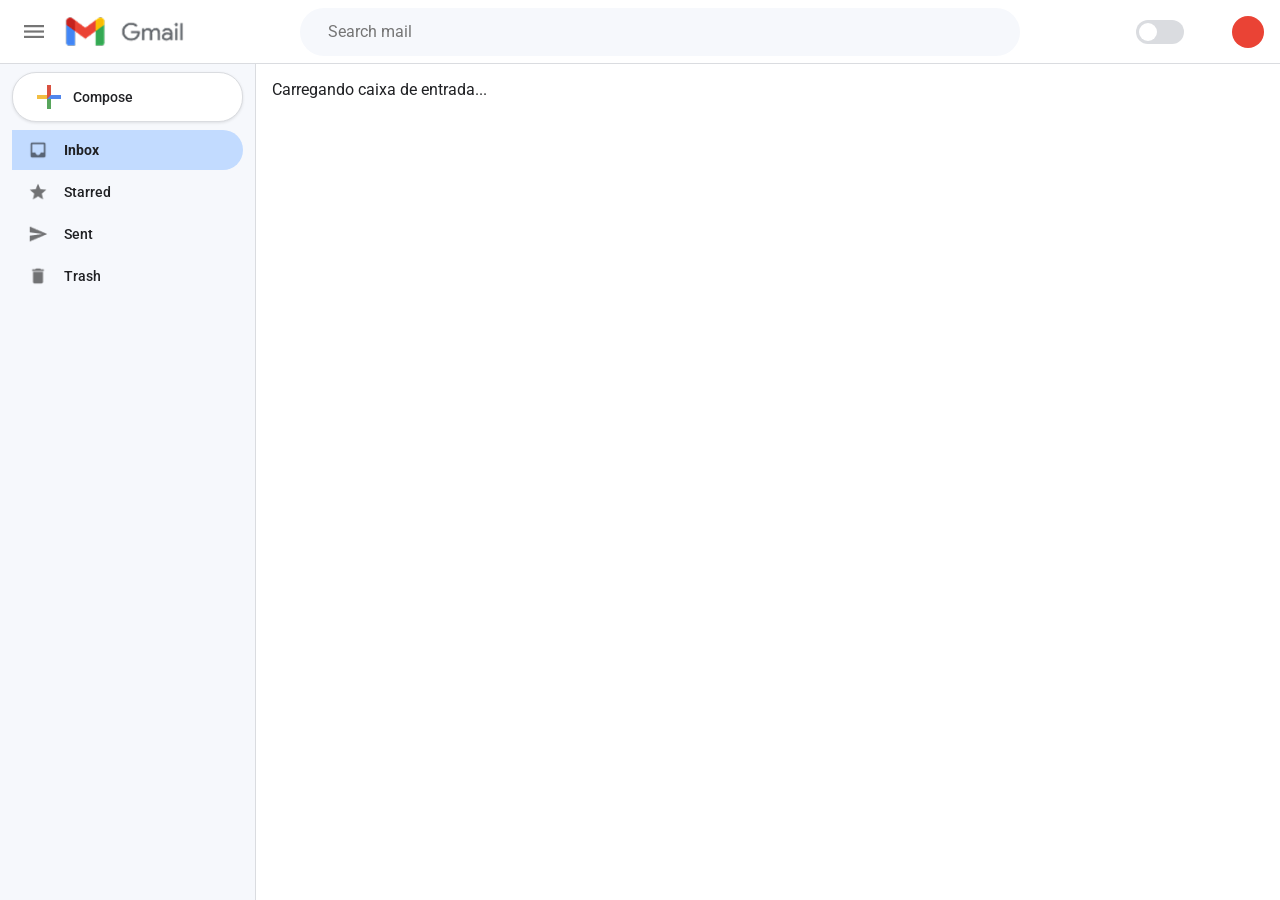
==== index.html @ 1a9da0bb "primary" ====
<!DOCTYPE html>
<html lang="en">
<head>
    <meta charset="UTF-8">
    <meta name="viewport" content="width=device-width, initial-scale=1.0">
    <title>Caixa de Entrada</title>
    <link rel="stylesheet" href="css/style.css">
    <link rel="icon" href="img/mail.png" type="image/png" >
</head>
<body>

    <input type="checkbox" id="theme-switcher" style="display: none;">
    
    <header class="header-container">
        <div class="header-left">
            <button id="menu-toggle" class="icon-btn" aria-label="Menu">
                <img src="img/menu-lateral.png" alt="Menu" class="menu-icon">
            </button>
            <!-- fonte -->
            <link href="https://fonts.googleapis.com/css2?family=Roboto:wght@400;500;700&display=swap" rel="stylesheet">
            <img src="img/logo-gmail.png" alt="Logotipo do Gmail" class="logo">

            
        </div>
        <div class="header-center">
            <div class="search-bar">
                <i class="bi bi-search"></i>
                <input type="text" placeholder="Search mail">
                <i class="bi bi-sliders"></i>
            </div>
        </div>
        <div class="header-right">
            <label class="theme-switch" aria-label="Alternar Tema Escuro">
                <input type="checkbox" id="theme-toggle">
                <span class="slider"></span>
            </label>
            <i class="bi bi-question-circle"></i>
            <i class="bi bi-gear"></i>
            <i class="bi bi-grid-3x3-gap"></i>
            <div class="user-avatar"></div>
        </div>
    </header>

    <div class="main-layout">
        <nav class="sidebar" id="sidebar">
            <button class="compose-btn">
                <img src="img/compose.png" alt="icon compose" class="nav-icon">
                <span>Compose</span>
            </button>
            <ul class="nav-links">
                <li class="active">
                    <a href="index.php">
                        <img src="img/caixa-de-entrada.png" alt="Icon caixa de entarda" class="nav-icon">
                        <span>Inbox</span>
                        <span class="badge"></span>
                    </a>
                </li>    
                              
                <li>
                    <a href="importantes.php">
                    <img src="img/estrela.png" alt="icon estrela" class="nav-icon">
                    <span>Starred</span>
                    </a>
                </li>
                <li>
                    <a href="enviados.php">
                    <img src="img/enviados.png" alt="icon enviados" class="nav-icon">
                    <span>Sent</span>
                    </a>
                </li>
                <li>
                    <a href="lixeira.php">
                    <img src="img/lixo.png" alt="icon lixeira" class="nav-icon">
                    <span>Trash</span>
                    </a>
                </li>
            </ul>
        </nav>

        <main class="content-area">
            <p>Carregando caixa de entrada...</p>
        </main>
    </div>

    <script src="js/main.js"></script>

    
</body>
</html>
---- css/style.css ----
:root {
    --bg-main: #FFFFFF;
    --bg-sidebar: #F6F8FC;
    --primary-red: #EA4335;
    --text-color: #202124;
    --text-secondary: #5F6368;
    --border-color: #DADCE0;
    --hover-bg: #F1F3F4;
    --selected-bg: #C2DBFF;
}

[data-theme="dark"] {
    --bg-main: #131314;
    --bg-sidebar: #1E1F20;
    --text-color: #E3E3E3;
    --text-secondary: #9AA0A6;
    --border-color: #3C4043;
    --hover-bg: #28292A;
    --selected-bg: #004A77;
}

[data-theme="dark"] .icon-btn img.menu-icon {
    filter: invert(1) brightness(0.8);
    }

[data-theme="dark"] .nav-links li a img.nav-icon {
    filter: invert(1) brightness(0.85);
}    

* {
    box-sizing: border-box;
    margin: 0;
    padding: 0;
    font-family: 'Roboto', sans-serif;
}

body {
    background-color: var(--bg-main);
    color: var(--text-color);
    display: flex;
    flex-direction: column;
    height: 100vh;
    overflow: hidden;
}

.header-container {
    display: flex;
    align-items: center;
    justify-content: space-between;
    padding: 8px 16px;
    background-color: var(--bg-main);
    border-bottom: 1px solid var(--border-color);
    height: 64px;
}

.header-left, .header-right {
    display: flex;
    align-items: center;
    gap: 12px;
}

.logo {
    width: 120px;
    height: auto;
}

.logo-text {
    font-size: 22px;
    font-weight: 500;
    color: var(--text-secondary);
}

.header-center {
    flex: 1;
    max-width: 720px;
    margin: 0 20px;
}

.search-bar {
    display: flex;
    align-items: center;
    background-color: var(--bg-sidebar);
    border-radius: 24px;
    padding: 0 16px;
    height: 48px;
    gap: 12px;
    transition: background-color 0.2s, box-shadow 0.2s;
}

.search-bar:focus-within {
    background-color: var(--bg-main);
    box-shadow: 0 1px 3px rgba(0,0,0,0.1);
    border: 1px solid var(--border-color);
}

.search-bar input {
    border: none;
    background: transparent;
    flex: 1;
    font-size: 16px;
    color: var(--text-color);
    outline: none;
}

.main-layout {
    display: flex;
    flex: 1;
    overflow: hidden;
    position: relative;
}

.sidebar {
    width: 256px;
    background-color: var(--bg-sidebar);
    padding: 8px 12px;
    display: flex;
    flex-direction: column;
    gap: 8px;
    transition: width 0.3s ease, transform 0.3s ease;
    border-right: 1px solid var(--border-color);
    overflow: hidden;
    white-space: nowrap;
}

.sidebar.collapsed {
    width: 72px;
}

.sidebar.collapsed .compose-btn span,
.sidebar.collapsed .nav-links span,
.sidebar.collapsed .badge {
    display: none;
}

.sidebar.collapsed .compose-btn {
    width: 48px;
    height: 48px;
    padding: 0;
    justify-content: center;
    border-radius: 50%;
    margin: 0 auto;
}

.sidebar.collapsed .nav-links li a i {
    font-size: 20px;
}

.sidebar.collapsed .nav-links li a {
    justify-content: center;
    padding: 12px;
    border-radius: 50%;
    width: 48px;
    height: 48px;
    margin: 0 auto;
    gap: 0;
}

.sidebar.collapsed .nav-links li a img.nav-icon {
    width: 22px;
    height: 22px;
}



.compose-btn {
    display: flex;
    align-items: center;
    gap: 12px;
    background-color: var(--bg-main);
    color: var(--text-color);
    border: 1px solid var(--border-color);
    border-radius: 24px;
    padding: 12px 24px;
    font-size: 14px;
    font-weight: 500;
    cursor: pointer;
    box-shadow: 0 1px 3px rgba(0,0,0,0.1);
    transition: box-shadow 0.2s, background-color 0.2s;
}

.compose-btn:hover {
    background-color: var(--hover-bg);
    box-shadow: 0 1px 3px rgba(0,0,0,0.2);
}

.nav-links {
    list-style: none;
    display: flex;
    flex-direction: column;
    gap: 2px;
}

.nav-links li a {
    display: flex;
    align-items: center;
    gap: 16px;
    padding: 10px 16px;
    border-radius: 0 20px 20px 0;
    text-decoration: none;
    color: var(--text-color);
    font-size: 14px;
    font-weight: 500;
    position: relative;
    transition: background-color 0.2s;
}

.nav-links li a:hover {
    background-color: var(--hover-bg);
}

.nav-links li.active a {
    background-color: var(--selected-bg);
    font-weight: 700;
    flex-shrink: 0;
    
}

.nav-links li a img.nav-icon {
    width: 20px;
    height: 20px;
    object-fit: contain;
}    

.badge {
    margin-left: auto;
    font-size: 12px;
    font-weight: 700;
    color: var(--text-color);
}

.content-area {
    flex: 1;
    background-color: var(--bg-main);
    padding: 16px;
    overflow-y: auto;
}

.icon-btn {
    background: transparent;
    border: none;
    cursor: pointer;
    font-size: 20px;
    color: var(--text-secondary);
    padding: 8px;
    border-radius: 50%;
    transition: background-color 0.2s;
}

.icon-btn:hover {
    background-color: var(--hover-bg);
}

.user-avatar {
    width: 32px;
    height: 32px;
    border-radius: 50%;
    background-color: var(--primary-red); 
}

.icon-btn img.menu-icon {
    width: 20px;
    height: 20px;
    object-fit: contain;
    display: block;
}

.theme-switch {
    position: relative;
    display: inline-block;
    width: 48px;
    height: 24px;
    cursor: pointer;
}

.theme-switch input {
    opacity: 0;
    width: 0;
    height: 0;
}

.slider {
    position: absolute;
    inset: 0;
    background-color: var(--border-color);
    border-radius: 24px;
    transition: background-color 0.3s ease;
}

.slider::before {
    content: "";
    position: absolute;
    height: 18px;
    width: 18px;
    left: 3px;
    bottom: 3px;
    background-color: #FFFFFF;
    border-radius: 50%;
    transition: transform 0.3s ease;
}

.theme-switch input:checked + .slider {
    background-color: var(--selected-bg);
}

.theme-switch input:checked + .slider::before {
    transform: translateX(24px);
}



@media (max-width: 768px) {
    .sidebar {
        position: absolute;
        left: -256px;
        height: 100%;
        z-index: 100;
        width: 256px;
    }

    .sidebar.open {
        left: 0;
    }

    .sidebar.collapsed {
        width: 256px;
        }

    .header-center {
        max-width: none;
        margin: 0 8px;
    }
}
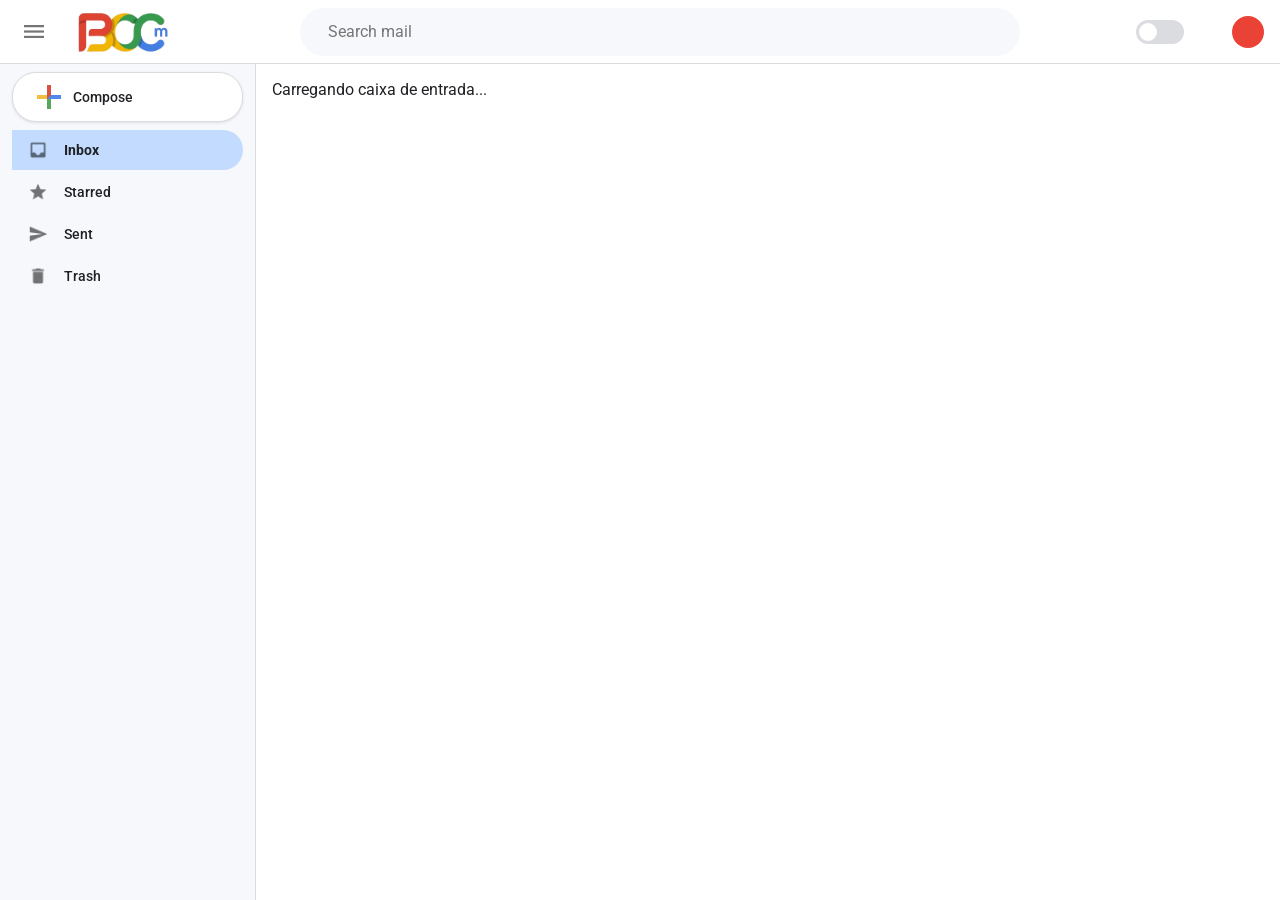
==== commit 0fd8051a: "ajuste tela de login + logo" ====
--- a/index.html
+++ b/index.html
@@ -5,7 +5,7 @@
     <meta name="viewport" content="width=device-width, initial-scale=1.0">
     <title>Caixa de Entrada</title>
     <link rel="stylesheet" href="css/style.css">
-    <link rel="icon" href="img/mail.png" type="image/png" >
+    <link rel="icon" href="img/bccmail_minimal.png" type="image/png" >
 </head>
 <body>
 
@@ -18,7 +18,7 @@
             </button>
             <!-- fonte -->
             <link href="https://fonts.googleapis.com/css2?family=Roboto:wght@400;500;700&display=swap" rel="stylesheet">
-            <img src="img/logo-gmail.png" alt="Logotipo do Gmail" class="logo">
+            <img src="img/bccmail.png" alt="Logotipo do BCCMail" class="logo">
 
             
         </div>
--- a/css/style.css
+++ b/css/style.css
@@ -329,4 +329,285 @@
         max-width: none;
         margin: 0 8px;
     }
+}
+body.login-page {
+    min-height: 100vh;
+    height: auto;
+    overflow-y: auto;
+    background-color: #0f0f0f;
+    color: #e8eaed;
+    justify-content: center;
+    align-items: center;
+    position: relative;
+    padding: 48px 24px;
+}
+
+.login-theme-wrapper {
+    position: absolute;
+    top: 20px;
+    right: 24px;
+}
+
+.login-container {
+    width: 100%;
+    max-width: 1100px;
+    padding: 48px;
+    background-color: #1e1f20;
+    border: 1px solid #3c4043;
+    border-radius: 28px;
+}
+
+.login-card {
+    display: grid;
+    grid-template-columns: 1fr 1fr;
+    gap: 48px;
+    align-items: start;
+    width: 100%;
+    padding: 0;
+    background: transparent;
+    border: none;
+    box-shadow: none;
+}
+
+.login-intro {
+    transform: translateY(-12px);
+}
+
+.login-logo {
+    display: block;
+    width: 56px;
+    height: 56px;
+    object-fit: contain;
+    margin-bottom: 36px;
+}
+
+.login-header h1,
+.login-intro h1 {
+    color: #e8eaed;
+    font-size: 44px;
+    line-height: 1.2;
+    font-weight: 400;
+    letter-spacing: -1.5px;
+    margin-bottom: 18px;
+}
+
+.login-intro p {
+    color: #e8eaed;
+    font-size: 20px;
+    line-height: 1.5;
+}
+
+.login-content {
+    width: 100%;
+    padding: 0;
+    background: transparent;
+    border: none;
+    border-radius: 0;
+}
+
+.login-form {
+    display: flex;
+    flex-direction: column;
+    gap: 20px;
+}
+
+.input-group {
+    display: flex;
+    flex-direction: column;
+    gap: 7px;
+}
+
+.input-group label {
+    color: #c4c7c5;
+    font-size: 14px;
+    font-weight: 400;
+}
+
+.input-group input {
+    width: 100%;
+    height: 54px;
+    padding: 0 18px;
+    border: 1px solid #8e918f;
+    border-radius: 4px;
+    background: transparent;
+    color: #e8eaed;
+    font-size: 16px;
+    outline: none;
+    transition: border-color 0.2s, box-shadow 0.2s;
+}
+
+.input-group input::placeholder {
+    color: #9aa0a6;
+}
+
+.input-group input:focus {
+    border: 2px solid #a8c7fa;
+    padding: 0 17px;
+    box-shadow: none;
+}
+
+.forgot-link,
+.create-account-link {
+    width: fit-content;
+    color: #a8c7fa;
+    margin-top: -8px;
+    font-size: 14px;
+    font-weight: 500;
+    text-decoration: none;
+}
+
+.forgot-link:hover,
+.create-account-link:hover {
+    text-decoration: underline;
+}
+
+.login-info {
+    margin-top: 16px;
+    color: #c4c7c5;
+    font-size: 14px;
+    line-height: 1.6;
+}
+
+.login-actions {
+    display: flex;
+    align-items: center;
+    justify-content: space-between;
+    gap: 16px;
+}
+
+.btn-primary {
+    min-width: 96px;
+    min-height: 40px;
+    padding: 0 24px;
+    border: none;
+    border-radius: 24px;
+    background-color: #a8c7fa;
+    color: #062e6f;
+    font-size: 14px;
+    font-weight: 500;
+    cursor: pointer;
+    transition: background-color 0.2s, box-shadow 0.2s;
+}
+
+.btn-primary:hover {
+    background-color: #c2d7ff;
+    box-shadow: 0 1px 3px rgba(0, 0, 0, 0.25);
+}
+
+body.login-page[data-theme="light"] {
+    background-color: #f8fafd;
+    color: #202124;
+}
+
+[data-theme="light"] .login-container {
+    background-color: #ffffff;
+    border-color: #dadce0;
+}
+
+[data-theme="light"] .login-content {
+    background: transparent;
+    border: none;
+}
+
+[data-theme="light"] .login-intro h1,
+[data-theme="light"] .login-intro p {
+    color: #202124;
+}
+
+[data-theme="light"] .input-group label,
+[data-theme="light"] .login-info {
+    color: #5f6368;
+}
+
+[data-theme="light"] .input-group input {
+    color: #202124;
+    border-color: #747775;
+}
+
+[data-theme="light"] .input-group input::placeholder {
+    color: #70757a;
+}
+
+[data-theme="light"] .forgot-link,
+[data-theme="light"] .create-account-link {
+    color: #0b57d0;
+}
+
+[data-theme="light"] .btn-primary {
+    background-color: #0b57d0;
+    color: #ffffff;
+}
+
+[data-theme="light"] .btn-primary:hover {
+    background-color: #0842a0;
+}
+
+@media (max-width: 700px) {
+    body.login-page {
+        padding: 72px 16px 32px;
+        align-items: flex-start;
+    }
+
+    .login-container {
+        padding: 24px;
+    }
+
+    .login-card {
+        grid-template-columns: 1fr;
+        gap: 32px;
+    }
+
+    .login-logo {
+        width: 48px;
+        height: 48px;
+        margin-bottom: 24px;
+    }
+
+    .login-intro h1 {
+        font-size: 36px;
+    }
+
+    .login-intro p {
+        font-size: 17px;
+    }
+
+    .login-content {
+        padding: 20px;
+    }
+
+    .login-info {
+        margin-top: 16px;
+    }
+}
+
+.show-password {
+    display: flex;
+    align-items: center;
+    gap: 6px;
+    margin: 12px 0;
+    margin-bottom: -1px;
+    padding: 0;
+    height: 20px;
+    line-height: 20px;
+}
+
+.show-password input {
+    width: 4%;
+    cursor: pointer;
+}
+
+.show-password label {
+    cursor: pointer;
+}
+
+.login-actions {
+    display: flex;
+    justify-content: flex-end;
+    align-items: center;
+    gap: 38px;
+    width: 100%;
+}
+
+.login-actions .create-account-link {
+    margin: 0;
 }
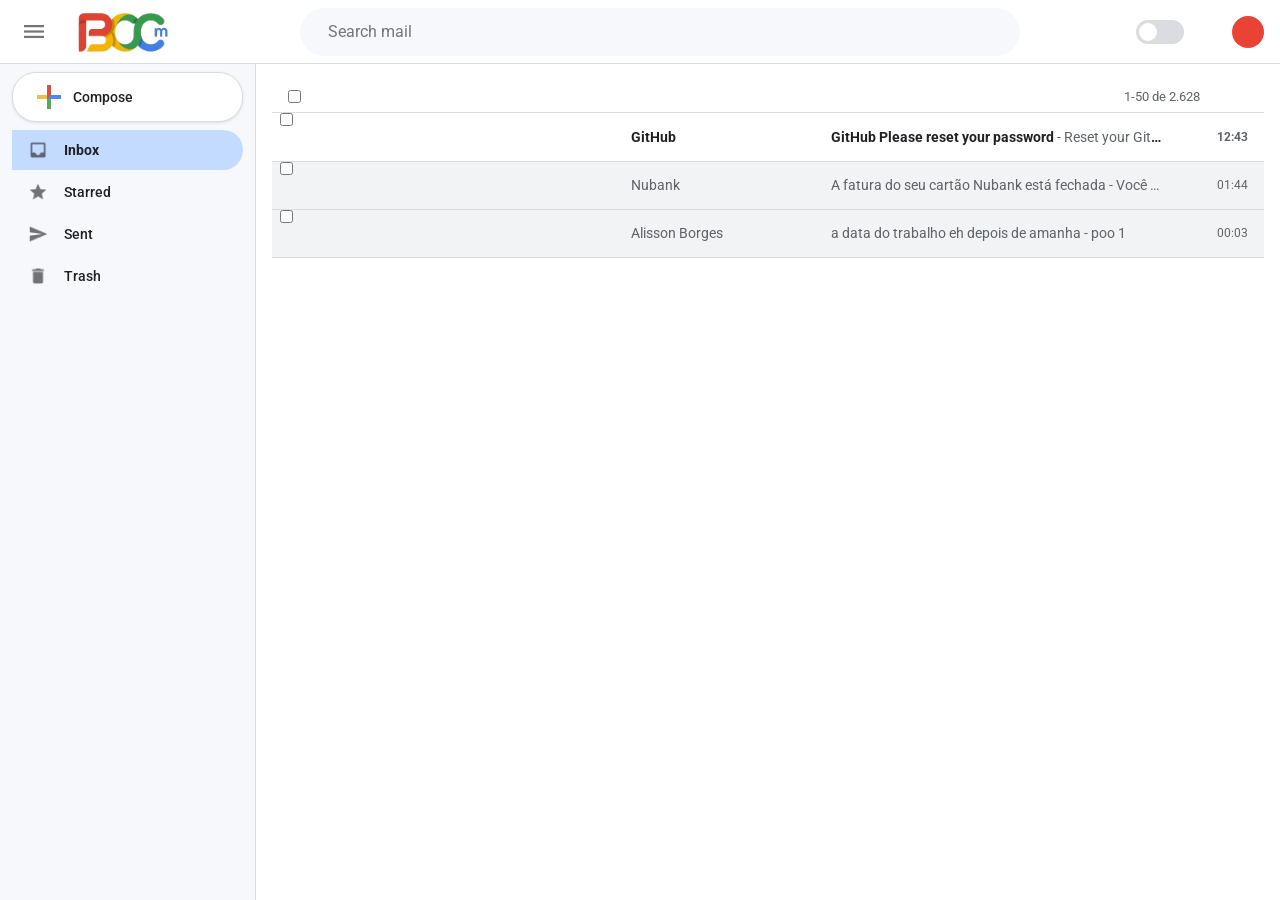
==== commit 6f9f2268: "A A" ====
--- a/index.html
+++ b/index.html
@@ -6,6 +6,8 @@
     <title>Caixa de Entrada</title>
     <link rel="stylesheet" href="css/style.css">
     <link rel="icon" href="img/bccmail_minimal.png" type="image/png" >
+    <!-- fonte -->
+    <link href="https://fonts.googleapis.com/css2?family=Roboto:wght@400;500;700&display=swap" rel="stylesheet">
 </head>
 <body>
 
@@ -16,8 +18,7 @@
             <button id="menu-toggle" class="icon-btn" aria-label="Menu">
                 <img src="img/menu-lateral.png" alt="Menu" class="menu-icon">
             </button>
-            <!-- fonte -->
-            <link href="https://fonts.googleapis.com/css2?family=Roboto:wght@400;500;700&display=swap" rel="stylesheet">
+            
             <img src="img/bccmail.png" alt="Logotipo do BCCMail" class="logo">
 
             
@@ -78,8 +79,150 @@
         </nav>
 
         <main class="content-area">
-            <p>Carregando caixa de entrada...</p>
+            <div id="email-list-view" class="view-section">
+                <div class="email-toolbar">
+                    <div class="toolbar-left">
+                        <input type="checkbox" aria-label="Selecionar todos">
+                        <i class="bi bi-chevron-down"></i>
+                        <button class="icon-btn" title="Atualizar"><i class="bi bi-arrow-clockwise"></i></button>
+                        <button class="icon-btn" title="Mais opções"><i class="bi bi-three-dots-vertical"></i></button>
+                    </div>
+                    <div class="toolbar-right">
+                        <span>1-50 de 2.628</span>
+                        <button class="icon-btn" disabled><i class="bi bi-chevron-left"></i></button>
+                        <button class="icon-btn"><i class="bi bi-chevron-right"></i></button>
+                    </div>
+                </div>
+
+                <div class="email-list-container">
+                    <table class="email-table">
+                        <tbody>
+                            <tr class="email-item unread" onclick="openEmail('GitHub', 'GitHub Please reset your password', 'Reset your GitHub password GitHub password configuration', '12:43')">
+                                <td class="email-actions" onclick="event.stopPropagation()">
+                                    <input type="checkbox" aria-label="Selecionar e-mail">
+                                    <i class="bi bi-star"></i>
+                                </td>
+                                <td class="email-sender">GitHub</td>
+                                <td class="email-subject-snippet">
+                                    <span class="subject">GitHub Please reset your password</span>
+                                    <span class="snippet"> - Reset your GitHub password GitHub password configuration</span>
+                                </td>
+                                <td class="email-date">12:43</td>
+                            </tr>
+
+                            <tr class="email-item read" onclick="openEmail('Nubank', 'A fatura do seu cartão Nubank está fechada', 'Você pode pagar usando a sua conta.', '01:44')">
+                                <td class="email-actions" onclick="event.stopPropagation()">
+                                    <input type="checkbox" aria-label="Selecionar e-mail">
+                                    <i class="bi bi-star"></i>
+                                </td>
+                                <td class="email-sender">Nubank</td>
+                                <td class="email-subject-snippet">
+                                    <span class="subject">A fatura do seu cartão Nubank está fechada</span>
+                                    <span class="snippet">- Você pode pagar usando a sua conta.</span>
+                                </td>
+                                <td class="email-date">01:44</td>
+                            </tr>
+
+                            <tr class="email-item read" onclick="openEmail('Alisson Borges', 'a data do trabalho eh depois de amanha', 'poo 1', '00:03')">
+                                <td class="email-actions" onclick="event.stopPropagation()">
+                                    <input type="checkbox" aria-label="Selecionar e-mail">
+                                    <i class="bi bi-star"></i>
+                                </td>
+                                <td class="email-sender">Alisson Borges</td>
+                                <td class="email-subject-snippet">
+                                    <span class="subject">a data do trabalho eh depois de amanha</span>
+                                    <span class="snippet">- poo 1</span>
+                                </td>
+                                <td class="email-date">00:03</td>
+                            </tr>
+                        </tbody>
+                    </table>
+                </div>
+            </div>
+
+            <!-- leitura detalhada -->
+            <div id="email-detail-view" class="view-section" style="display: none;">
+                <div class="email-toolbar">
+                    <div class="toolbar-left">
+                        <button class="icon-btn" id="back-to-list" title="Voltar"><i class="bi bi-arrow-left">←</i></button>
+                        <button class="icon-btn" title="Excluir"><i class="bi bi-trash"></i></button>
+                        <button class="icon-btn" title="Marcar como não lida"><i class="bi bi-envelope"></i></button>
+                    </div>
+                    <div class="toolbar-right">
+                        <span>1-50 de 2.619</span>
+                        <button class="icon-btn"><i class="bi bi-chevron-left"></i></button>
+                        <button class="icon-btn"><i class="bi bi-chevron-right"></i></button>
+                    </div>
+                </div>
+
+                <div class="email-detail-container">
+                    <h2 id="detail-subject" class="detail-subject">assunto email</h2>
+                    
+                    <div class="detail-header">
+                        <div class="sender-info">
+                            <div class="user-avatar-small"></div>
+                            <div>
+                                <strong id="detail-sender">remetente</strong> 
+                                <span class="sender-email"><contato@exemopl.com></span>
+                            </div>
+                        </div>
+                        <div class="detail-time">
+                            <span id="detail-date">12:43</span>
+                            <i class="bi bi-star"></i>
+                            <i class="bi bi-reply"></i>
+                            <i class="bi bi-three-dots-vertical"></i>
+                        </div>
+                    </div>
+
+                    <div class="detail-body">
+                        <p id="detail-text">mensagem...</p>
+                    </div>
+
+
+                    <div class="reply-box-actions">
+                        <button class="reply-btn"><i class="bi bi-reply"></i> Reply</button>
+                        <button class="reply-btn"><i class="bi bi-arrow-right"></i> Forward</button>
+                    </div>
+                </div>
+            </div>
+
         </main>
+    </div>
+    <div id="compose-modal" class="compose-modal" style="display: none;">
+        <div class="compose-header">
+            <span>New Message</span>
+            <div class="compose-actions-top">
+                <button class="compose-minimize" aria-label="Minimizar">–</button>
+                <button class="compose-maximize" aria-label="Maximizar">□</button>
+                <button id="compose-close" class="compose-close" aria-label="Fechar">✕</button>
+            </div>
+        </div>
+        <div class="compose-body">
+            <div class="compose-field">
+                <input type="text" placeholder="Recipients">
+                <span class="compose-cc-bcc">Cc Bcc</span>
+            </div>
+            <div class="compose-field">
+                <input type="text" placeholder="Subject">
+            </div>
+            <div class="compose-textarea-container">
+                <textarea placeholder="Body Text"></textarea>
+            </div>
+        </div>
+        <div class="compose-footer">
+            <div class="compose-footer-left">
+                <button class="compose-send-btn">Send</button>
+                <i class="bi bi-type"></i>
+                <i class="bi bi-paperclip"></i>
+                <i class="bi bi-link-45deg"></i>
+                <i class="bi bi-emoji-smile"></i>
+                <i class="bi bi-trash"></i>
+            </div>
+            <div class="compose-footer-right">
+                <i class="bi bi-three-dots-vertical"></i>
+                <i class="bi bi-trash"></i>
+            </div>
+        </div>
     </div>
 
     <script src="js/main.js"></script>
--- a/css/style.css
+++ b/css/style.css
@@ -234,6 +234,236 @@
     padding: 16px;
     overflow-y: auto;
 }
+/*acoes do email */
+.email-toolbar {
+    display: flex;
+    align-items: center;
+    justify-content: space-between;
+    padding: 8px 16px;
+    border-bottom: 1px solid var(--border-color);
+    font-size: 13px;
+    color: var(--text-secondary);
+}
+
+.toolbar-left, .toolbar-right {
+    display: flex;
+    align-items: center;
+    gap: 8px;
+}
+
+/*table dos emails*/
+.email-list-container {
+    width: 100%;
+    overflow-x: auto;
+}
+
+.email-table {
+    width: 100%;
+    border-collapse: collapse;
+    table-layout: fixed;
+}
+
+.email-item {
+    height: 48px;
+    border-bottom: 1px solid var(--border-color);
+    font-size: 14px;
+    cursor: pointer;
+    background-color: var(--bg-main);
+    color: var(--text-color);
+    transition: box-shadow 0.15s, background-color 0.15s;
+}
+
+.email-item:hover {
+    box-shadow: inset 1px 0 0 var(--border-color), inset -1px 0 0 var(--border-color), 0 1px 2px 0 rgba(0,0,0,.15), 0 1px 3px 1px rgba(0,0,0,.1);
+    z-index: 2;
+}
+
+.email-item.unread { font-weight: 700; }
+
+.email-item.read {
+    font-weight: 400;
+    color: var(--text-secondary);
+    background-color: var(--hover-bg);
+}
+
+.email-item td {
+    padding: 0 8px;
+    white-space: nowrap;
+    overflow: hidden;
+    text-overflow: ellipsis;
+}
+
+.email-actions { 
+    width: 70px; 
+    text-align: 
+    center; 
+    color: var(--text-secondary); 
+}
+.email-sender { 
+    width: 200px; 
+}
+.email-subject-snippet { 
+    width: auto; 
+}
+.email-subject-snippet .subject { 
+    color: var(--text-color); 
+}
+.email-item.read .email-subject-snippet .subject { 
+    color: var(--text-secondary); 
+}
+.email-subject-snippet .snippet {
+     color: var(--text-secondary); 
+     font-weight: 400; 
+    }
+.email-date { 
+    width: 90px; 
+    text-align: right; 
+    font-size: 12px; 
+    color: var(--text-secondary); 
+    padding-right: 16px !important;
+ }
+
+/*diff entre emails lidos e nao lidos */
+.email-item.unread {
+    font-weight: 700;
+}
+
+.email-item.read {
+    font-weight: 400;
+    color: var(--text-secondary);
+    background-color: var(--hover-bg);
+}
+
+.email-actions {
+    display: flex;
+    align-items: center;
+    gap: 12px;
+    margin-right: 16px;
+    color: var(--text-secondary);
+}
+
+.email-sender {
+    width: 200px;
+    white-space: nowrap;
+    overflow: hidden;
+    text-overflow: ellipsis;
+    margin-right: 16px;
+}
+
+.email-subject-snippet {
+    flex: 1;
+    white-space: nowrap;
+    overflow: hidden;
+    text-overflow: ellipsis;
+    margin-right: 16px;
+}
+
+.email-subject-snippet .subject {
+    color: var(--text-color);
+}
+
+.email-item.read .email-subject-snippet .subject {
+    color: var(--text-secondary);
+}
+
+.email-subject-snippet .snippet {
+    color: var(--text-secondary);
+    font-weight: 400;
+}
+
+.email-date {
+    font-size: 12px;
+    color: var(--text-secondary);
+    white-space: nowrap;
+}
+
+/*teala leitura detalhada */
+.view-section { 
+    width: 100%; 
+    height: 100%; 
+}
+.email-detail-container { 
+    padding: 24px 32px; 
+    max-width: 900px; 
+}
+.detail-subject { 
+    font-size: 22px; 
+    font-weight: 400; 
+    color: var(--text-color); 
+    margin-bottom: 20px; 
+}
+
+.detail-header {
+    display: flex;
+    justify-content: space-between;
+    align-items: center;
+    margin-bottom: 24px;
+    border-bottom: 1px solid var(--border-color);
+    padding-bottom: 16px;
+}
+
+.sender-info { 
+    display: flex; 
+    align-items: center; 
+    gap: 12px; 
+}
+.user-avatar-small { 
+    width: 40px; 
+    height: 40px; 
+    border-radius: 50%; 
+    background-color: #1a73e8; 
+}
+.sender-email {
+    color: var(--text-secondary); 
+    font-size: 13px; 
+}
+.detail-time { 
+    display: flex; 
+    align-items: center; 
+    gap: 16px; 
+    color: var(--text-secondary); 
+    font-size: 12px; 
+}
+.detail-body { 
+    font-size: 14px; 
+    color: var(--text-color); 
+    line-height: 1.6; 
+    margin-bottom: 32px; 
+}
+
+.detail-actions-footer {
+     display: flex; 
+     gap: 8px; 
+     margin-bottom: 24px;
+     }
+.action-chip, .reply-btn {
+    background-color: transparent;
+    border: 1px solid var(--border-color);
+    color: var(--text-color);
+    cursor: pointer;
+    transition: background-color 0.2s;
+}
+.action-chip { 
+    border-radius: 16px; 
+    padding: 8px 16px; 
+    font-size: 13px; 
+    color: var(--text-secondary); 
+}
+.reply-box-actions { 
+    display: flex; 
+    gap: 12px; 
+}
+.reply-btn { 
+    display: flex;
+    align-items: center; 
+    gap: 8px; 
+    border-radius: 20px; 
+    padding: 8px 20px; 
+    font-size: 14px; 
+    font-weight: 500;
+ }
+.action-chip:hover, .reply-btn:hover { 
+    background-color: var(--hover-bg); }
 
 .icon-btn {
     background: transparent;
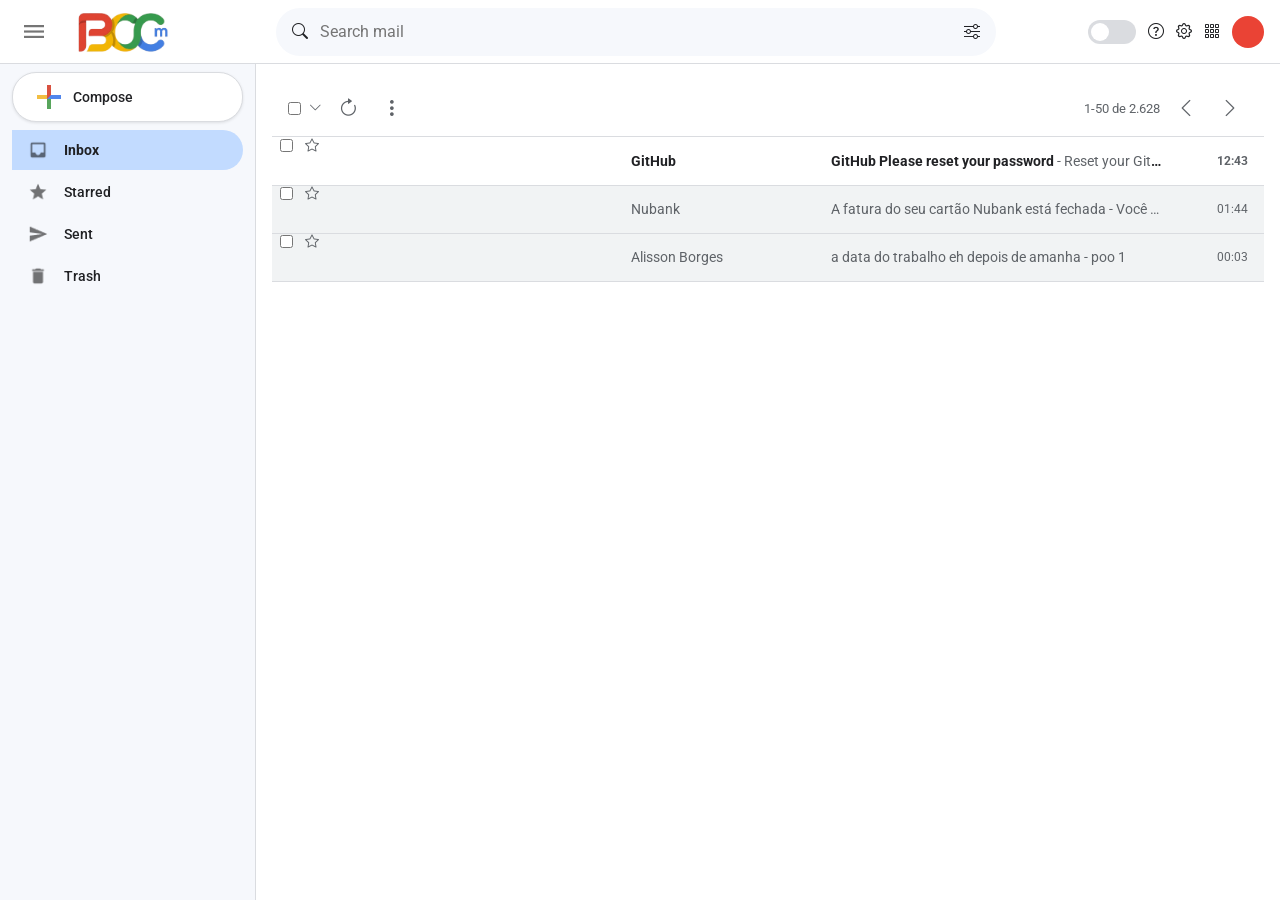
==== commit 817f4b0c: "vai melhorar so ter fé7" ====
--- a/index.html
+++ b/index.html
@@ -8,6 +8,8 @@
     <link rel="icon" href="img/bccmail_minimal.png" type="image/png" >
     <!-- fonte -->
     <link href="https://fonts.googleapis.com/css2?family=Roboto:wght@400;500;700&display=swap" rel="stylesheet">
+    <!--bootstrap icons-->
+    <link rel="stylesheet" href="https://cdn.jsdelivr.net/npm/bootstrap-icons@1.11.3/font/bootstrap-icons.min.css">
 </head>
 <body>
 
@@ -50,7 +52,7 @@
             </button>
             <ul class="nav-links">
                 <li class="active">
-                    <a href="index.php">
+                    <a href="index.html">
                         <img src="img/caixa-de-entrada.png" alt="Icon caixa de entarda" class="nav-icon">
                         <span>Inbox</span>
                         <span class="badge"></span>
@@ -58,19 +60,19 @@
                 </li>    
                               
                 <li>
-                    <a href="importantes.php">
+                    <a href="importantes.html">
                     <img src="img/estrela.png" alt="icon estrela" class="nav-icon">
                     <span>Starred</span>
                     </a>
                 </li>
                 <li>
-                    <a href="enviados.php">
+                    <a href="enviados.html">
                     <img src="img/enviados.png" alt="icon enviados" class="nav-icon">
                     <span>Sent</span>
                     </a>
                 </li>
                 <li>
-                    <a href="lixeira.php">
+                    <a href="lixeira.html">
                     <img src="img/lixo.png" alt="icon lixeira" class="nav-icon">
                     <span>Trash</span>
                     </a>
@@ -144,7 +146,7 @@
             <div id="email-detail-view" class="view-section" style="display: none;">
                 <div class="email-toolbar">
                     <div class="toolbar-left">
-                        <button class="icon-btn" id="back-to-list" title="Voltar"><i class="bi bi-arrow-left">←</i></button>
+                        <button class="icon-btn" id="back-to-list" title="Voltar"><i class="bi bi-arrow-left"></i></button>
                         <button class="icon-btn" title="Excluir"><i class="bi bi-trash"></i></button>
                         <button class="icon-btn" title="Marcar como não lida"><i class="bi bi-envelope"></i></button>
                     </div>
@@ -225,6 +227,43 @@
         </div>
     </div>
 
+    <div id="compose-modal" class="compose-modal" style="display: none;">
+        <div class="compose-header">
+            <span>New Message</span>
+            <div class="compose-actions-top">
+                <button class="compose-minimize" aria-label="Minimizar">–</button>
+                <button class="compose-maximize" aria-label="Maximizar">□</button>
+                <button id="compose-close" class="compose-close" aria-label="Fechar">✕</button>
+            </div>
+        </div>
+        <div class="compose-body">
+            <div class="compose-field">
+                <input type="text" placeholder="Recipients">
+                <span class="compose-cc-bcc">Cc Bcc</span>
+            </div>
+            <div class="compose-field">
+                <input type="text" placeholder="Subject">
+            </div>
+            <div class="compose-textarea-container">
+                <textarea placeholder="Body Text"></textarea>
+            </div>
+        </div>
+        <div class="compose-footer">
+            <div class="compose-footer-left">
+                <button class="compose-send-btn">Send</button>
+                <i class="bi bi-type"></i>
+                <i class="bi bi-paperclip"></i>
+                <i class="bi bi-link-45deg"></i>
+                <i class="bi bi-emoji-smile"></i>
+                <i class="bi bi-trash"></i>
+            </div>
+            <div class="compose-footer-right">
+                <i class="bi bi-three-dots-vertical"></i>
+                <i class="bi bi-trash"></i>
+            </div>
+        </div>
+    </div>
+
     <script src="js/main.js"></script>
 
     
--- a/css/style.css
+++ b/css/style.css
@@ -463,7 +463,135 @@
     font-weight: 500;
  }
 .action-chip:hover, .reply-btn:hover { 
-    background-color: var(--hover-bg); }
+    background-color: var(--hover-bg); 
+}
+
+/*modal escrever email*/
+.compose-modal {
+    position: fixed;
+    bottom: 0;
+    right: 60px;
+    width: 500px;
+    height: 530px;
+    background-color: var(--bg-main);
+    border: 1px solid var(--border-color);
+    border-top-left-radius: 8px;
+    border-top-right-radius: 8px;
+    box-shadow: 0 8px 10px 1px rgba(0,0,0,0.14), 0 3px 14px 2px rgba(0,0,0,0.12), 0 5px 5px -3px rgba(0,0,0,0.2);
+    display: flex;
+    flex-direction: column;
+    z-index: 1000;
+}
+
+.compose-header {
+    background-color: var(--bg-sidebar);
+    color: var(--text-color);
+    padding: 10px 16px;
+    border-top-left-radius: 8px;
+    border-top-right-radius: 8px;
+    display: flex;
+    justify-content: space-between;
+    align-items: center;
+    font-size: 14px;
+    font-weight: 500;
+    border-bottom: 1px solid var(--border-color);
+}
+
+.compose-actions-top {
+    display: flex;
+    gap: 12px;
+    color: var(--text-secondary);
+    cursor: pointer;
+}
+
+.compose-actions-top button {
+    background: transparent;
+    border: none;
+    color: var(--text-secondary);
+    cursor: pointer;
+    font-size: 14px;
+}
+
+.compose-body {
+    display: flex;
+    flex-direction: column;
+    flex: 1;
+}
+
+.compose-field {
+    display: flex;
+    align-items: center;
+    padding: 8px 16px;
+    border-bottom: 1px solid var(--border-color);
+    font-size: 14px;
+}
+
+.compose-field input {
+    border: none;
+    outline: none;
+    background: transparent;
+    width: 100%;
+    color: var(--text-color);
+    font-size: 14px;
+}
+
+.compose-cc-bcc {
+    color: var(--text-secondary);
+    font-size: 12px;
+    cursor: pointer;
+    white-space: nowrap;
+}
+
+.compose-textarea-container {
+    flex: 1;
+    padding: 12px 16px;
+}
+
+.compose-textarea-container textarea {
+    width: 100%;
+    height: 100%;
+    border: none;
+    outline: none;
+    background: transparent;
+    color: var(--text-color);
+    font-size: 14px;
+    resize: none;
+}
+
+.compose-footer {
+    display: flex;
+    justify-content: space-between;
+    align-items: center;
+    padding: 8px 16px;
+    border-top: 1px solid var(--border-color);
+}
+
+.compose-footer-left {
+    display: flex;
+    align-items: center;
+    gap: 16px;
+    color: var(--text-secondary);
+}
+
+.compose-send-btn {
+    background-color: #0b57d0;
+    color: white;
+    border: none;
+    border-radius: 20px;
+    padding: 8px 24px;
+    font-weight: 500;
+    cursor: pointer;
+    font-size: 14px;
+}
+
+.compose-send-btn:hover {
+    background-color: #0842a0;
+}
+
+.compose-footer-right {
+    color: var(--text-secondary);
+    cursor: pointer;
+}
 
 .icon-btn {
     background: transparent;
@@ -536,30 +664,6 @@
     transform: translateX(24px);
 }
 
-
-
-@media (max-width: 768px) {
-    .sidebar {
-        position: absolute;
-        left: -256px;
-        height: 100%;
-        z-index: 100;
-        width: 256px;
-    }
-
-    .sidebar.open {
-        left: 0;
-    }
-
-    .sidebar.collapsed {
-        width: 256px;
-        }
-
-    .header-center {
-        max-width: none;
-        margin: 0 8px;
-    }
-}
 body.login-page {
     min-height: 100vh;
     height: auto;
@@ -772,72 +876,164 @@
     background-color: #0842a0;
 }
 
-@media (max-width: 700px) {
-    body.login-page {
-        padding: 72px 16px 32px;
+@media (max-width: 768px) {
+    
+    .header-container {
+        padding: 8px 12px;
+        gap: 8px;
+    }
+
+    .header-left .logo,
+    .header-right .user-avatar,
+    .header-right .bi-question-circle,
+    .header-right .bi-gear,
+    .header-right .bi-grid-3x3-gap,
+    .search-bar .bi-sliders {
+        display: none;
+    }
+
+    .header-center {
+        flex: 1;
+        max-width: none;
+        min-width: 0;
+        margin: 0;
+    }
+
+    .search-bar {
+        width: 100%;
+        height: 40px;
+        padding: 0 14px;
+    }
+
+    .search-bar input {
+        width: 100%;
+        font-size: 14px;
+    }
+
+    .header-right {
+        gap: 0;
+        flex-shrink: 0;
+    }
+
+    /* menuu lateral */
+    .sidebar {
+        position: absolute;
+        top: 0;
+        left: -256px;
+        height: 100%;
+        z-index: 999;
+        width: 256px;
+        box-shadow: 2px 0 8px rgba(0,0,0,0.2);
+    }
+
+    .sidebar.open,
+    .sidebar.active {
+        left: 0;
+    }
+
+    .sidebar.collapsed {
+        width: 256px;
+    }
+
+    /* emailss */
+    .content-area {
+        padding: 8px 0;
+    }
+
+    .email-toolbar {
+        padding: 8px 12px;
+    }
+
+    .toolbar-right span {
+        display: none;
+    }
+
+    .email-table,
+    .email-table tbody {
+        display: block;
+        width: 100%;
+    }
+
+    .email-item {
+        display: grid;
+        grid-template-columns: 36px 1fr auto;
+        grid-template-rows: auto auto;
+        height: auto;
+        padding: 12px;
+        gap: 4px 8px;
+        align-items: center;
+    }
+
+    .email-item td {
+        padding: 0;
+        width: auto !important;
+    }
+
+    .email-actions {
+        grid-column: 1;
+        grid-row: 1 / 3;
+        display: flex;
+        flex-direction: column;
+        align-items: center;
+        gap: 8px;
+    }
+
+    .email-sender {
+        grid-column: 2;
+        grid-row: 1;
+        font-size: 15px;
+    }
+
+    .email-date {
+        grid-column: 3;
+        grid-row: 1;
+        padding-right: 0 !important;
+        font-size: 12px;
+    }
+
+    .email-subject-snippet {
+        grid-column: 2 / 4;
+        grid-row: 2;
+        font-size: 13px;
+    }
+
+    /* leitura */
+    .email-detail-container {
+        padding: 16px;
+    }
+
+    .detail-header {
+        flex-direction: column;
         align-items: flex-start;
-    }
-
+        gap: 8px;
+    }
+
+    .detail-actions-footer {
+        flex-wrap: wrap;
+    }
+
+    /* compose */
+    .compose-modal {
+        right: 0;
+        left: 0;
+        bottom: 0;
+        width: 100%;
+        height: 85vh;
+        border-radius: 12px 12px 0 0;
+    }
+
+    /* login */
     .login-container {
-        padding: 24px;
+        padding: 32px 24px;
     }
 
     .login-card {
         grid-template-columns: 1fr;
-        gap: 32px;
-    }
-
-    .login-logo {
-        width: 48px;
-        height: 48px;
-        margin-bottom: 24px;
-    }
-
+        gap: 24px;
+    }
+
+    .login-header h1,
     .login-intro h1 {
-        font-size: 36px;
-    }
-
-    .login-intro p {
-        font-size: 17px;
-    }
-
-    .login-content {
-        padding: 20px;
-    }
-
-    .login-info {
-        margin-top: 16px;
-    }
-}
-
-.show-password {
-    display: flex;
-    align-items: center;
-    gap: 6px;
-    margin: 12px 0;
-    margin-bottom: -1px;
-    padding: 0;
-    height: 20px;
-    line-height: 20px;
-}
-
-.show-password input {
-    width: 4%;
-    cursor: pointer;
-}
-
-.show-password label {
-    cursor: pointer;
-}
-
-.login-actions {
-    display: flex;
-    justify-content: flex-end;
-    align-items: center;
-    gap: 38px;
-    width: 100%;
-}
-
-.login-actions .create-account-link {
-    margin: 0;
+        font-size: 32px;
+    }
 }
